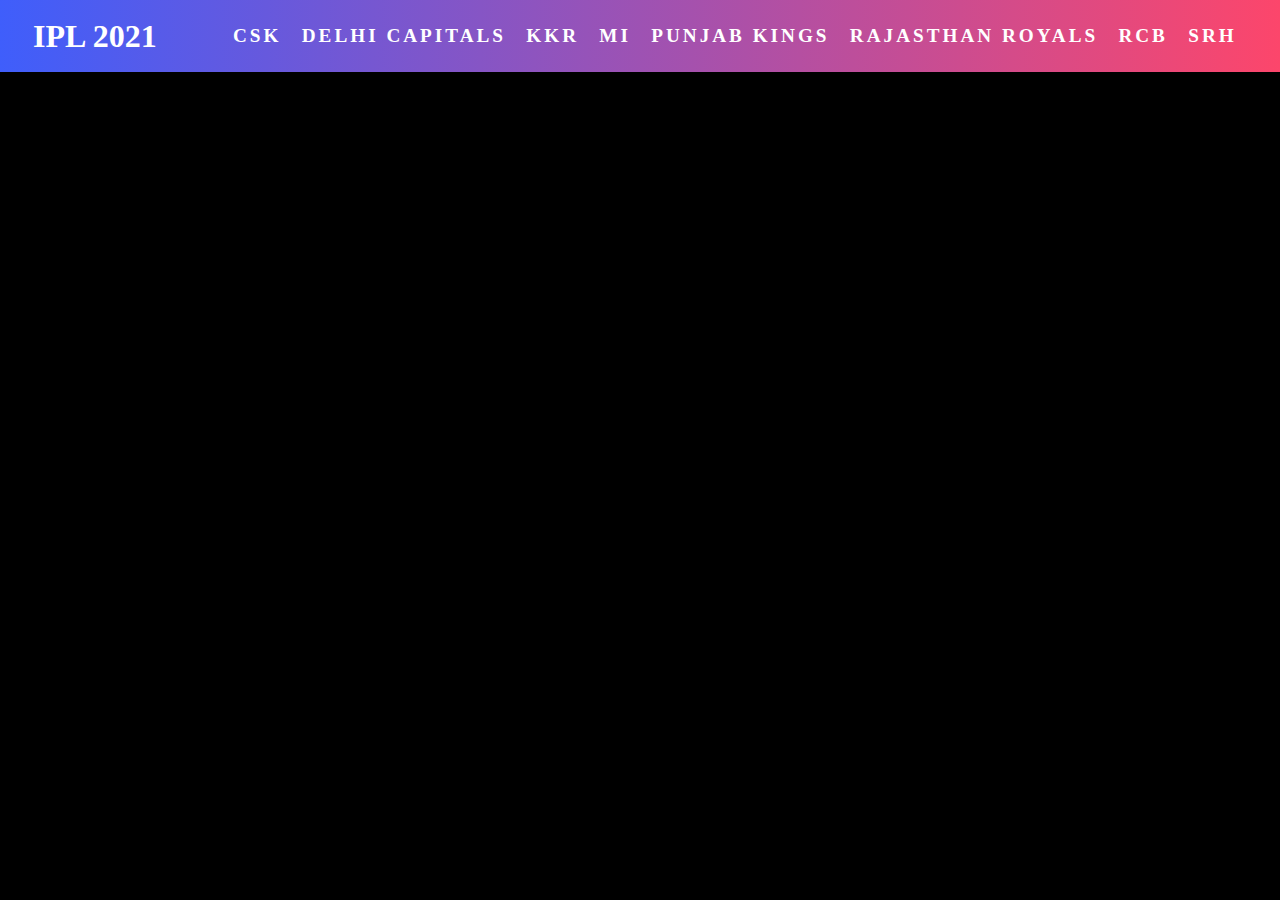
==== index.html @ d3b73f21 "IPL2021" ====
<!DOCTYPE html>
<html lang="en">
    <head>
        <meta charset="UTF-8" />
        <meta http-equiv="X-UA-Compatible" content="IE=edge" />
        <meta name="viewport" content="width=device-width, initial-scale=1.0" />
        <link rel="stylesheet" href="css\navstyles.css" />
        <script src="https://code.jquery.com/jquery-3.6.0.min.js" integrity="sha256-/xUj+3OJU5yExlq6GSYGSHk7tPXikynS7ogEvDej/m4=" crossorigin="anonymous"></script>
        <title>IPL</title>
    </head>
    <body>
        <div class="nav">
            <div class="logo"><a href="">IPL 2021</a></div>
            <ul class="navlinks">
                <li><a href="CSK.html">CSK</a></li>
                <li><a href="DC.html">DELHI CAPITALS</a></li>
                <li><a href="KKR.html">KKR</a></li>
                <li><a href="MI.html">MI</a></li>
                <li><a href="PBKS.html">PUNJAB KINGS</a></li>
                <li><a href="RR.html">RAJASTHAN ROYALS</a></li>
                <li><a href="RCB.html">RCB</a></li>
                <li><a href="SRH.html">SRH</a></li>
            </ul>
            <div class="hamburger">
                <div class="line1"></div>
                <div class="line2"></div>
                <div class="line3"></div>
            </div>
        </div>
        <script src="javaScript\nav.js"></script>
    </body>
</html>
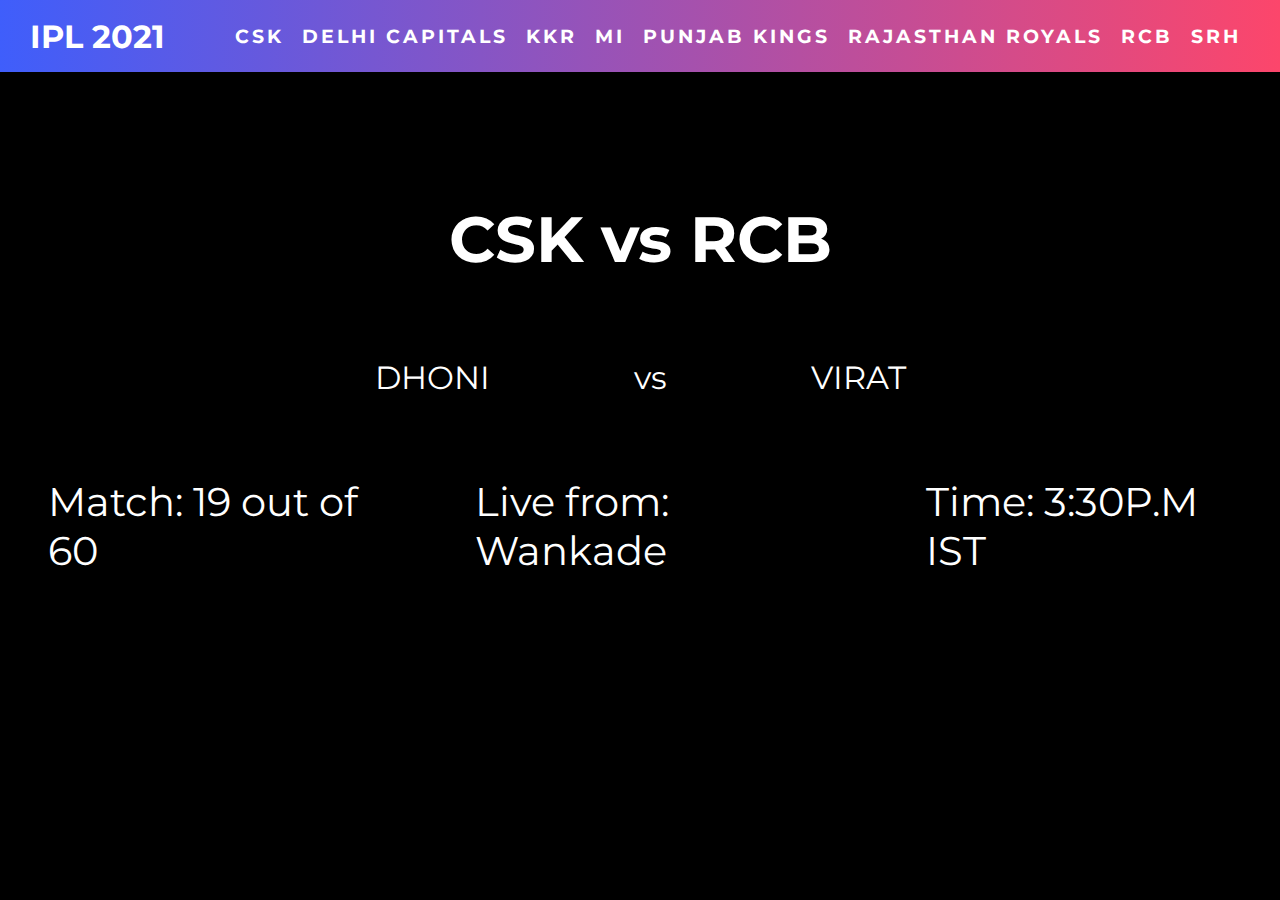
==== commit 5e6d5523: "responsive" ====
--- a/index.html
+++ b/index.html
@@ -5,6 +5,7 @@
         <meta http-equiv="X-UA-Compatible" content="IE=edge" />
         <meta name="viewport" content="width=device-width, initial-scale=1.0" />
         <link rel="stylesheet" href="css\navstyles.css" />
+        <link rel="stylesheet" href="css\heading.css">
         <script src="https://code.jquery.com/jquery-3.6.0.min.js" integrity="sha256-/xUj+3OJU5yExlq6GSYGSHk7tPXikynS7ogEvDej/m4=" crossorigin="anonymous"></script>
         <title>IPL</title>
     </head>
@@ -27,6 +28,25 @@
                 <div class="line3"></div>
             </div>
         </div>
+        <div class="top">
+            <h1>CSK vs RCB</h1>
+            <div class="stats">
+                  <ul>
+               <li>DHONI</li>
+               <li>vs</li>
+               <li>VIRAT</li>
+               
+           </ul>
+            </div>
+            <div class="plstats">
+                <ul>
+                    <li>Match: 19 out of 60 </li>
+                   <li>Live from: Wankade</li>
+                   <li>Time: 3:30P.M IST</li>
+                </ul>
+            </div>
+         
+        </div>
         <script src="javaScript\nav.js"></script>
     </body>
 </html>
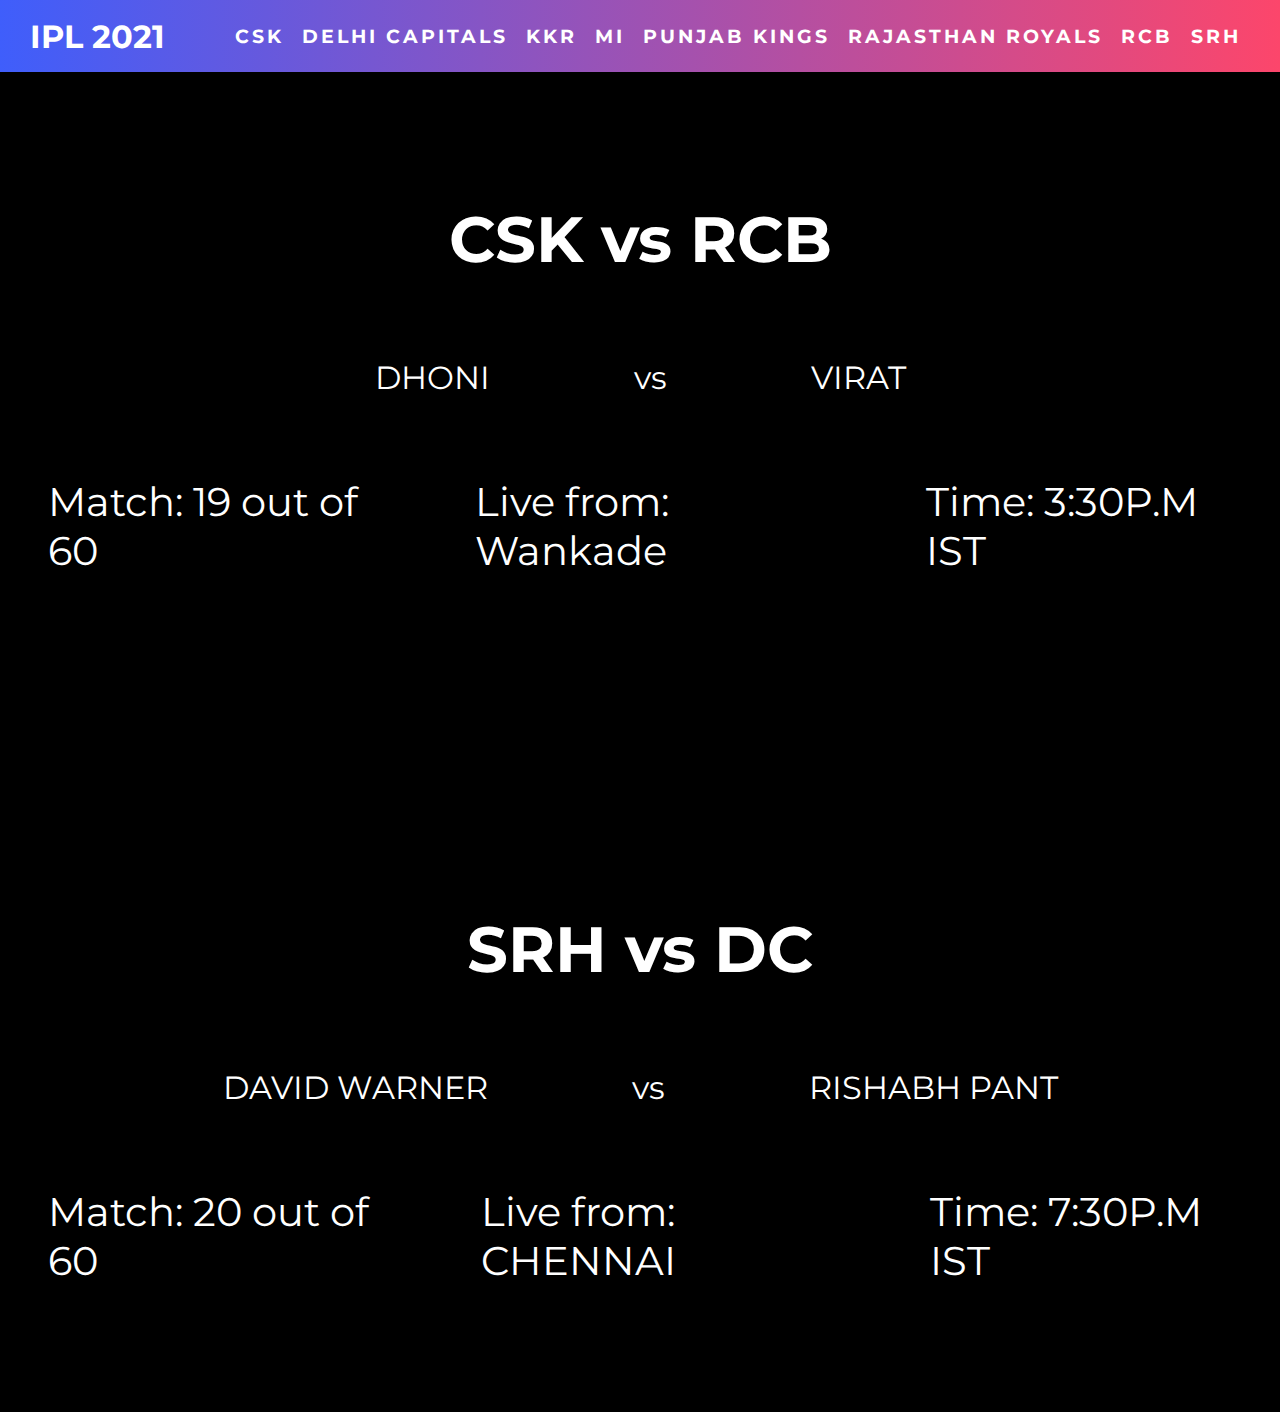
==== commit e4c88a24: "update" ====
--- a/index.html
+++ b/index.html
@@ -5,7 +5,7 @@
         <meta http-equiv="X-UA-Compatible" content="IE=edge" />
         <meta name="viewport" content="width=device-width, initial-scale=1.0" />
         <link rel="stylesheet" href="css\navstyles.css" />
-        <link rel="stylesheet" href="css\heading.css">
+        <link rel="stylesheet" href="css\heading.css" />
         <script src="https://code.jquery.com/jquery-3.6.0.min.js" integrity="sha256-/xUj+3OJU5yExlq6GSYGSHk7tPXikynS7ogEvDej/m4=" crossorigin="anonymous"></script>
         <title>IPL</title>
     </head>
@@ -31,21 +31,36 @@
         <div class="top">
             <h1>CSK vs RCB</h1>
             <div class="stats">
-                  <ul>
-               <li>DHONI</li>
-               <li>vs</li>
-               <li>VIRAT</li>
-               
-           </ul>
+                <ul>
+                    <li>DHONI</li>
+                    <li>vs</li>
+                    <li>VIRAT</li>
+                </ul>
             </div>
             <div class="plstats">
                 <ul>
-                    <li>Match: 19 out of 60 </li>
-                   <li>Live from: Wankade</li>
-                   <li>Time: 3:30P.M IST</li>
+                    <li>Match: 19 out of 60</li>
+                    <li>Live from: Wankade</li>
+                    <li>Time: 3:30P.M IST</li>
                 </ul>
             </div>
-         
+        </div>
+        <div class="match2">
+            <h1>SRH vs DC</h1>
+            <div class="stats">
+                <ul>
+                    <li>DAVID WARNER</li>
+                    <li>vs</li>
+                    <li>RISHABH PANT</li>
+                </ul>
+            </div>
+            <div class="plstats">
+                <ul>
+                    <li>Match: 20 out of 60</li>
+                    <li>Live from: CHENNAI</li>
+                    <li>Time: 7:30P.M IST</li>
+                </ul>
+            </div>
         </div>
         <script src="javaScript\nav.js"></script>
     </body>
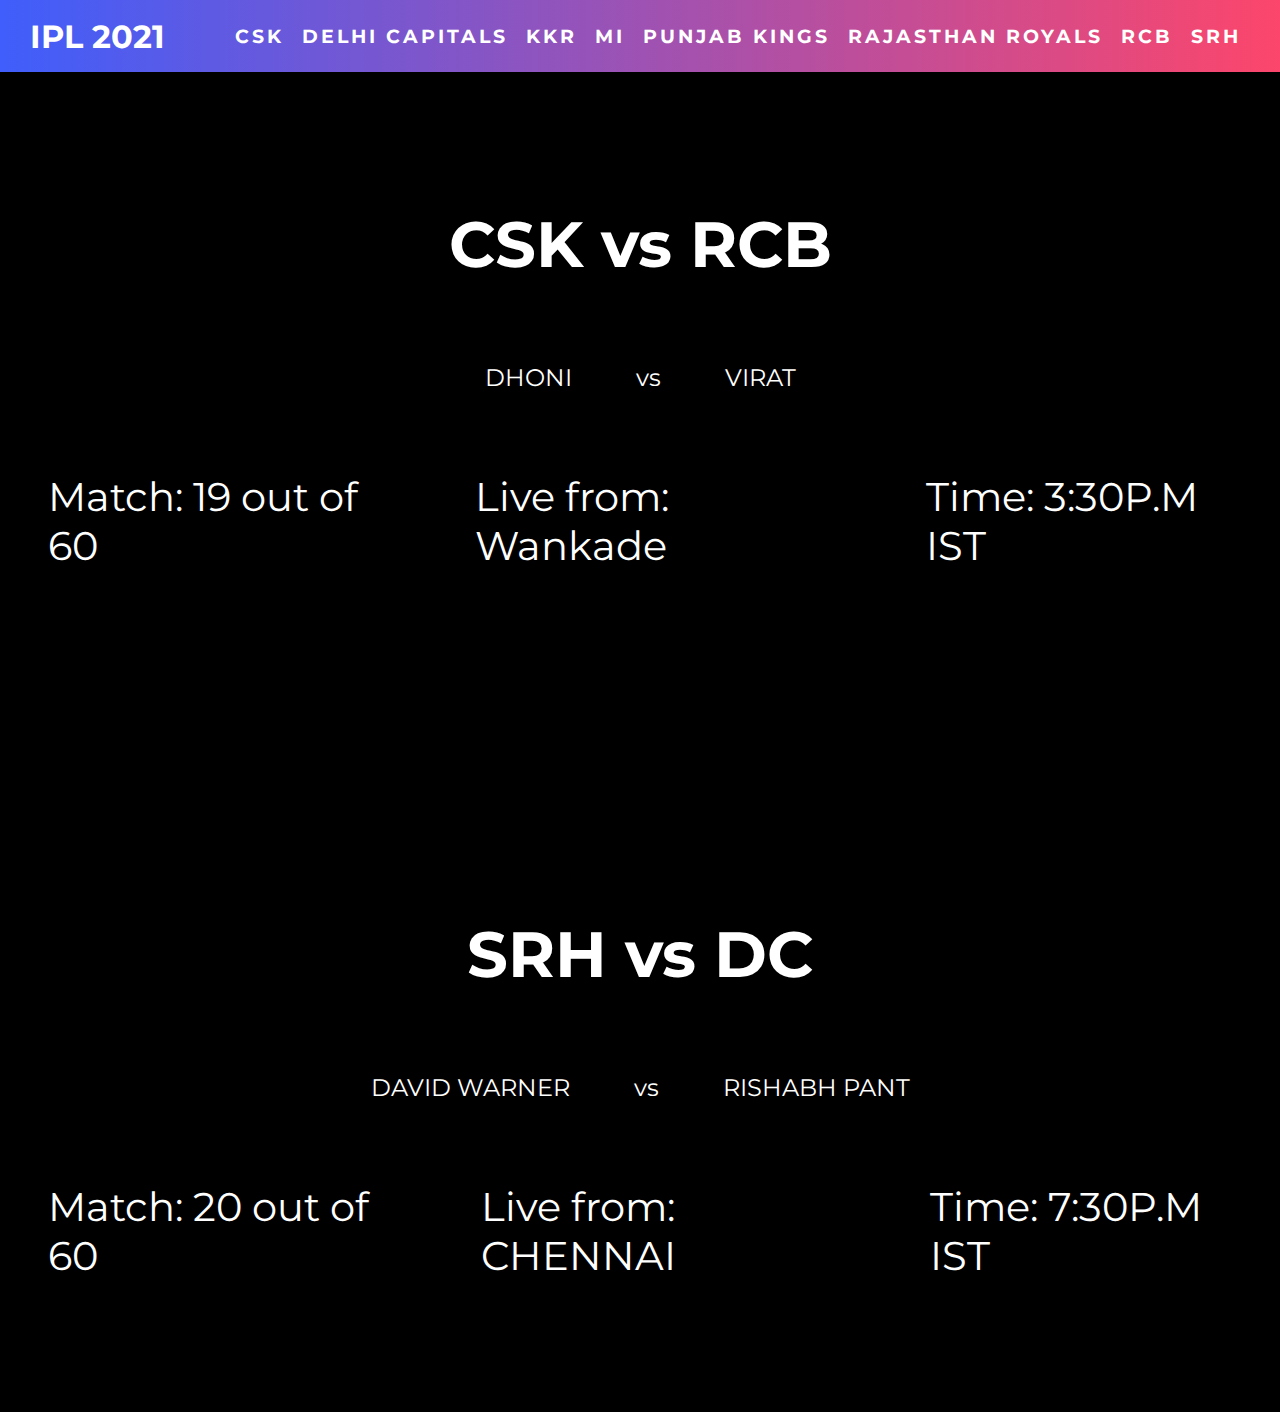
==== commit 031892e9: "IPL" ====
--- a/index.html
+++ b/index.html
@@ -1,67 +1,67 @@
-<!DOCTYPE html>
-<html lang="en">
-    <head>
-        <meta charset="UTF-8" />
-        <meta http-equiv="X-UA-Compatible" content="IE=edge" />
-        <meta name="viewport" content="width=device-width, initial-scale=1.0" />
-        <link rel="stylesheet" href="css\navstyles.css" />
-        <link rel="stylesheet" href="css\heading.css" />
-        <script src="https://code.jquery.com/jquery-3.6.0.min.js" integrity="sha256-/xUj+3OJU5yExlq6GSYGSHk7tPXikynS7ogEvDej/m4=" crossorigin="anonymous"></script>
-        <title>IPL</title>
-    </head>
-    <body>
-        <div class="nav">
-            <div class="logo"><a href="">IPL 2021</a></div>
-            <ul class="navlinks">
-                <li><a href="CSK.html">CSK</a></li>
-                <li><a href="DC.html">DELHI CAPITALS</a></li>
-                <li><a href="KKR.html">KKR</a></li>
-                <li><a href="MI.html">MI</a></li>
-                <li><a href="PBKS.html">PUNJAB KINGS</a></li>
-                <li><a href="RR.html">RAJASTHAN ROYALS</a></li>
-                <li><a href="RCB.html">RCB</a></li>
-                <li><a href="SRH.html">SRH</a></li>
-            </ul>
-            <div class="hamburger">
-                <div class="line1"></div>
-                <div class="line2"></div>
-                <div class="line3"></div>
-            </div>
-        </div>
-        <div class="top">
-            <h1>CSK vs RCB</h1>
-            <div class="stats">
-                <ul>
-                    <li>DHONI</li>
-                    <li>vs</li>
-                    <li>VIRAT</li>
-                </ul>
-            </div>
-            <div class="plstats">
-                <ul>
-                    <li>Match: 19 out of 60</li>
-                    <li>Live from: Wankade</li>
-                    <li>Time: 3:30P.M IST</li>
-                </ul>
-            </div>
-        </div>
-        <div class="match2">
-            <h1>SRH vs DC</h1>
-            <div class="stats">
-                <ul>
-                    <li>DAVID WARNER</li>
-                    <li>vs</li>
-                    <li>RISHABH PANT</li>
-                </ul>
-            </div>
-            <div class="plstats">
-                <ul>
-                    <li>Match: 20 out of 60</li>
-                    <li>Live from: CHENNAI</li>
-                    <li>Time: 7:30P.M IST</li>
-                </ul>
-            </div>
-        </div>
-        <script src="javaScript\nav.js"></script>
-    </body>
-</html>
+<!DOCTYPE html>
+<html lang="en">
+    <head>
+        <meta charset="UTF-8" />
+        <meta http-equiv="X-UA-Compatible" content="IE=edge" />
+        <meta name="viewport" content="width=device-width, initial-scale=1.0" />
+        <link rel="stylesheet" href="css\navstyles.css" />
+        <link rel="stylesheet" href="css\heading.css" />
+        <script src="https://code.jquery.com/jquery-3.6.0.min.js" integrity="sha256-/xUj+3OJU5yExlq6GSYGSHk7tPXikynS7ogEvDej/m4=" crossorigin="anonymous"></script>
+        <title>IPL</title>
+    </head>
+    <body>
+        <div class="nav">
+            <div class="logo"><a href="">IPL 2021</a></div>
+            <ul class="navlinks">
+                <li><a href="CSK.html">CSK</a></li>
+                <li><a href="DC.html">DELHI CAPITALS</a></li>
+                <li><a href="KKR.html">KKR</a></li>
+                <li><a href="MI.html">MI</a></li>
+                <li><a href="PBKS.html">PUNJAB KINGS</a></li>
+                <li><a href="RR.html">RAJASTHAN ROYALS</a></li>
+                <li><a href="RCB.html">RCB</a></li>
+                <li><a href="SRH.html">SRH</a></li>
+            </ul>
+            <div class="hamburger">
+                <div class="line1"></div>
+                <div class="line2"></div>
+                <div class="line3"></div>
+            </div>
+        </div>
+        <div class="top">
+            <h1>CSK vs RCB</h1>
+            <div class="stats">
+                <ul>
+                    <li>DHONI</li>
+                    <li>vs</li>
+                    <li>VIRAT</li>
+                </ul>
+            </div>
+            <div class="plstats">
+                <ul>
+                    <li>Match: 19 out of 60</li>
+                    <li>Live from: Wankade</li>
+                    <li>Time: 3:30P.M IST</li>
+                </ul>
+            </div>
+        </div>
+        <div class="match2">
+            <h1>SRH vs DC</h1>
+            <div class="stats">
+                <ul>
+                    <li>DAVID WARNER</li>
+                    <li>vs</li>
+                    <li>RISHABH PANT</li>
+                </ul>
+            </div>
+            <div class="plstats">
+                <ul>
+                    <li>Match: 20 out of 60</li>
+                    <li>Live from: CHENNAI</li>
+                    <li>Time: 7:30P.M IST</li>
+                </ul>
+            </div>
+        </div>
+        <script src="javaScript\nav.js"></script>
+    </body>
+</html>
